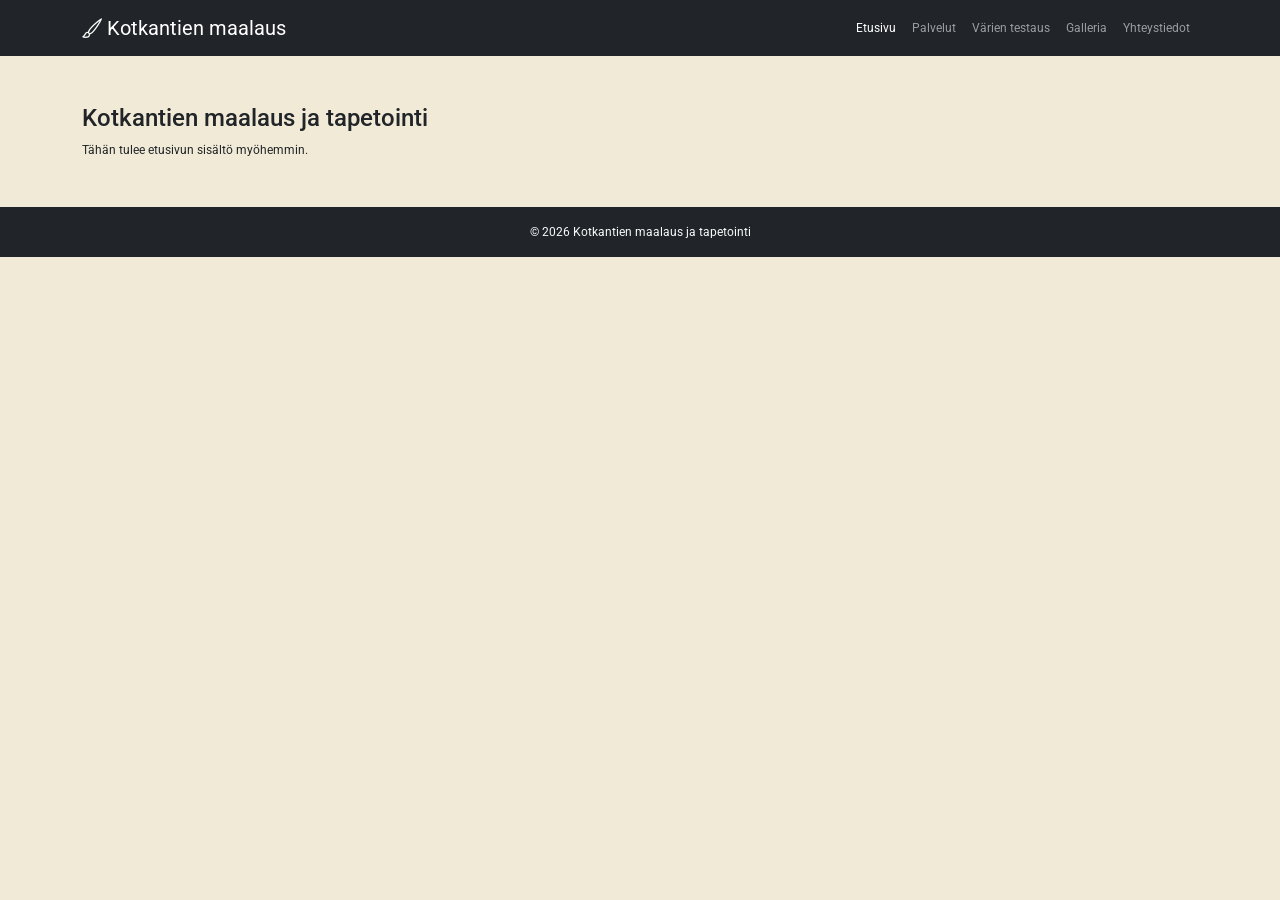
==== index.html @ c1c48931 "Pohja" ====
<!DOCTYPE html>
<html lang="fi">
<head>
    <meta charset="UTF-8">
    <meta name="viewport" content="width=device-width, initial-scale=1.0">
    <title>Kotkantien maalaus ja tapetointi</title>

    <!-- Bootstrap CSS -->
    <link rel="stylesheet" href="https://cdn.jsdelivr.net/npm/bootstrap@5.3.3/dist/css/bootstrap.min.css">
    <!-- Bootstrap Icons (ikonit) -->
    <link rel="stylesheet" href="https://cdn.jsdelivr.net/npm/bootstrap-icons@1.11.3/font/bootstrap-icons.min.css">
    <!-- Roboto-fontti Google Fontsista -->
    <link rel="stylesheet" href="https://fonts.googleapis.com/css2?family=Roboto:wght@400;700&display=swap">
    <!-- Oma tyylitiedosto (viimeisenä, jotta omat tyylit ohittavat Bootstrapin) -->
    <link rel="stylesheet" href="css/style.css">
</head>
<body>

    <!-- ===== Navigaatiop palkki ===== -->
    <nav class="navbar navbar-expand-lg navbar-dark bg-dark">
        <div class="container">
            <a class="navbar-brand" href="index.html">
                <i class="bi bi-brush"></i> Kotkantien maalaus
            </a>
            <!-- Hampurilaisvalikon painike mobiilissa -->
            <button class="navbar-toggler" type="button" data-bs-toggle="collapse" data-bs-target="#valikko">
                <span class="navbar-toggler-icon"></span>
            </button>
            <div class="collapse navbar-collapse" id="valikko">
                <ul class="navbar-nav ms-auto">
                    <li class="nav-item"><a class="nav-link active" href="index.html">Etusivu</a></li>
                    <li class="nav-item"><a class="nav-link" href="palvelut.html">Palvelut</a></li>
                    <li class="nav-item"><a class="nav-link" href="varit.html">Värien testaus</a></li>
                    <li class="nav-item"><a class="nav-link" href="galleria.html">Galleria</a></li>
                    <li class="nav-item"><a class="nav-link" href="yhteystiedot.html">Yhteystiedot</a></li>
                </ul>
            </div>
        </div>
    </nav>

    <!-- ===== SISÄLTÖ ===== -->
    <main class="container my-5">
        <h1>Kotkantien maalaus ja tapetointi</h1>
        <p>Tähän tulee etusivun sisältö myöhemmin.</p>
    </main>

    <!-- ===== FOOTER ===== -->
    <footer class="bg-dark text-light text-center py-3">
        <p class="mb-0">&copy; 2026 Kotkantien maalaus ja tapetointi</p>
    </footer>

    <!-- jQuery -->
    <script src="https://code.jquery.com/jquery-3.7.1.min.js"></script>
    <!-- Bootstrap JS (tarvitaan esim. mobiilivalikkoon) -->
    <script src="https://cdn.jsdelivr.net/npm/bootstrap@5.3.3/dist/js/bootstrap.bundle.min.js"></script>
    <!-- Oma JavaScript -->
    <script src="js/main.js"></script>
</body>
</html>
---- css/style.css ----
/* Yleiset tyylit: fontti ja leipätekstin koko */
body {
    font-family: 'Roboto', sans-serif;
    font-size: 12px;
    background-color: #F0EAD6;
}

/* Otsikko 1: 20-24px */
h1 {
    font-size: 24px;
}

/* Otsikko 2 ja muut otsikot: 14-16px */
h2, h3, h4, h5, h6 {
    font-size: 16px;
}
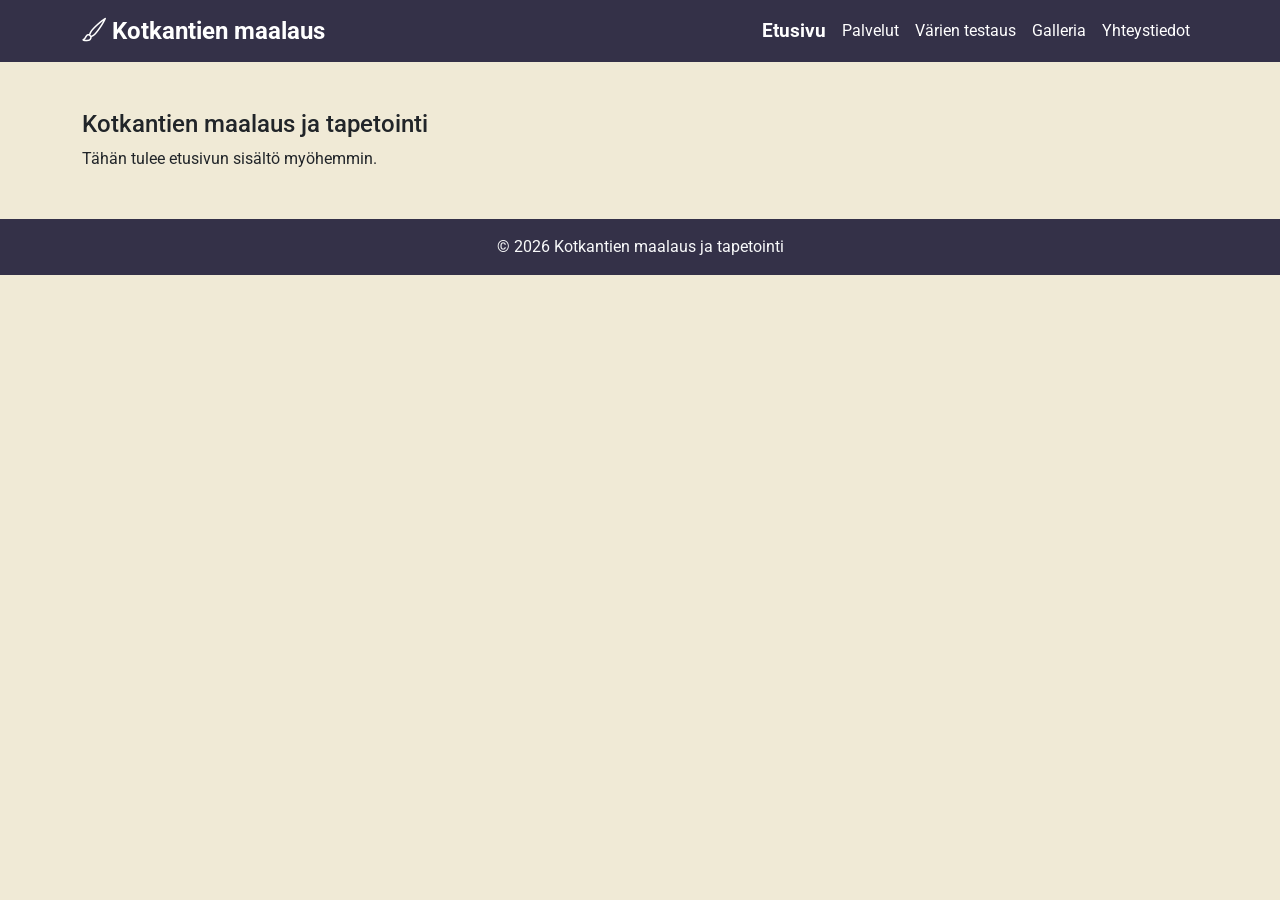
==== commit 824e6b0c: "Väriteema, navigaation tyylit ja värien testauksen ulkoasu" ====
--- a/index.html
+++ b/index.html
@@ -17,7 +17,7 @@
 <body>
 
     <!-- ===== Navigaatiop palkki ===== -->
-    <nav class="navbar navbar-expand-lg navbar-dark bg-dark">
+    <nav class="navbar navbar-expand-lg navbar-dark ">
         <div class="container">
             <a class="navbar-brand" href="index.html">
                 <i class="bi bi-brush"></i> Kotkantien maalaus
@@ -45,7 +45,7 @@
     </main>
 
     <!-- ===== FOOTER ===== -->
-    <footer class="bg-dark text-light text-center py-3">
+    <footer class=" text-light text-center py-3">
         <p class="mb-0">&copy; 2026 Kotkantien maalaus ja tapetointi</p>
     </footer>
 
--- a/css/style.css
+++ b/css/style.css
@@ -1,8 +1,15 @@
+/* ===== SIVUSTON VÄRIT ===== */
+:root {
+    --tausta: #F0EAD6;       /* sivun taustaväri */
+    --tumma: #343148;        /* navigaatio ja footer */
+    --korostus: #FE840E;     /* painikkeet ja korostukset */ 
+}
+
 /* Yleiset tyylit: fontti ja leipätekstin koko */
 body {
     font-family: 'Roboto', sans-serif;
-    font-size: 12px;
-    background-color: #F0EAD6;
+    font-size: 16px;
+    background-color: var(--tausta);
 }
 
 /* Otsikko 1: 20-24px */
@@ -13,4 +20,87 @@
 /* Otsikko 2 ja muut otsikot: 14-16px */
 h2, h3, h4, h5, h6 {
     font-size: 16px;
+}
+/* ===== VÄRIEN TESTAUS ===== */
+
+/* Paletti: 8 nappia rivissä, eli 16 väriä kahdessa rivissä */
+.paletti {
+    display: grid;
+    grid-template-columns: repeat(8, 1fr);
+    gap: 5px;
+    margin-bottom: 10px;
+}
+
+/* Yksittäinen värinappi */
+.varinappi {
+    height: 35px;
+    border: 2px solid var(--tausta);
+    border-radius: 5px;
+    cursor: pointer;
+    border: 1px solid var(--tumma);
+    transition: transform 0.4s;
+}
+
+/* Nappi suurenee hieman, kun hiiri on päällä */
+.varinappi:hover {
+    transform: scale(1.1);
+}
+
+/* Ulompi laatikko: reunaviiva ja pyöreät kulmat */
+.pinnat {
+    display: flex;
+    height: 250px;
+    border: 2px solid var(--tumma);
+    border-radius: 8px;
+    overflow: hidden;
+    margin-bottom: 5px;
+}
+
+/* Pinnat laatikon sisällä: kumpikin vie puolet leveydestä */
+.pinta {
+    flex: 1;
+    background-color: var(--tausta);
+}
+
+/* Nimet pintojen alla, kumpikin oman puolensa kohdalla */
+.nimet {
+    display: flex;
+}
+
+.nimet p {
+    flex: 1;
+}
+/* Navigaatiopalkin ja footerin taustaväri */
+.navbar, footer {
+    background-color: var(--tumma);
+}
+/* ===== NAVIGAATIOPALKKI ===== */
+
+/* Yrityksen nimi vasemmalla */
+.navbar .navbar-brand {
+    font-size: 24px;
+    font-weight: bold;
+    color: white;
+}
+
+/* Valikon linkit */
+.navbar .nav-link {
+    font-size: 16px;
+    color: white;
+    transition: transform 0.3s;
+}
+
+/* Linkki, kun hiiri on sen päällä */
+.navbar .nav-link:hover {
+    transform: scale(1.1);
+}
+
+/* Linkki sille sivulle, jolla ollaan */
+.navbar .nav-link.active {
+    font-weight: bold;
+    font-size: 19px;
+}
+/* Valikon linkit samalle linjalle, vaikka tekstikoot ovat eri */
+.navbar .navbar-nav {
+    align-items: center;
 }
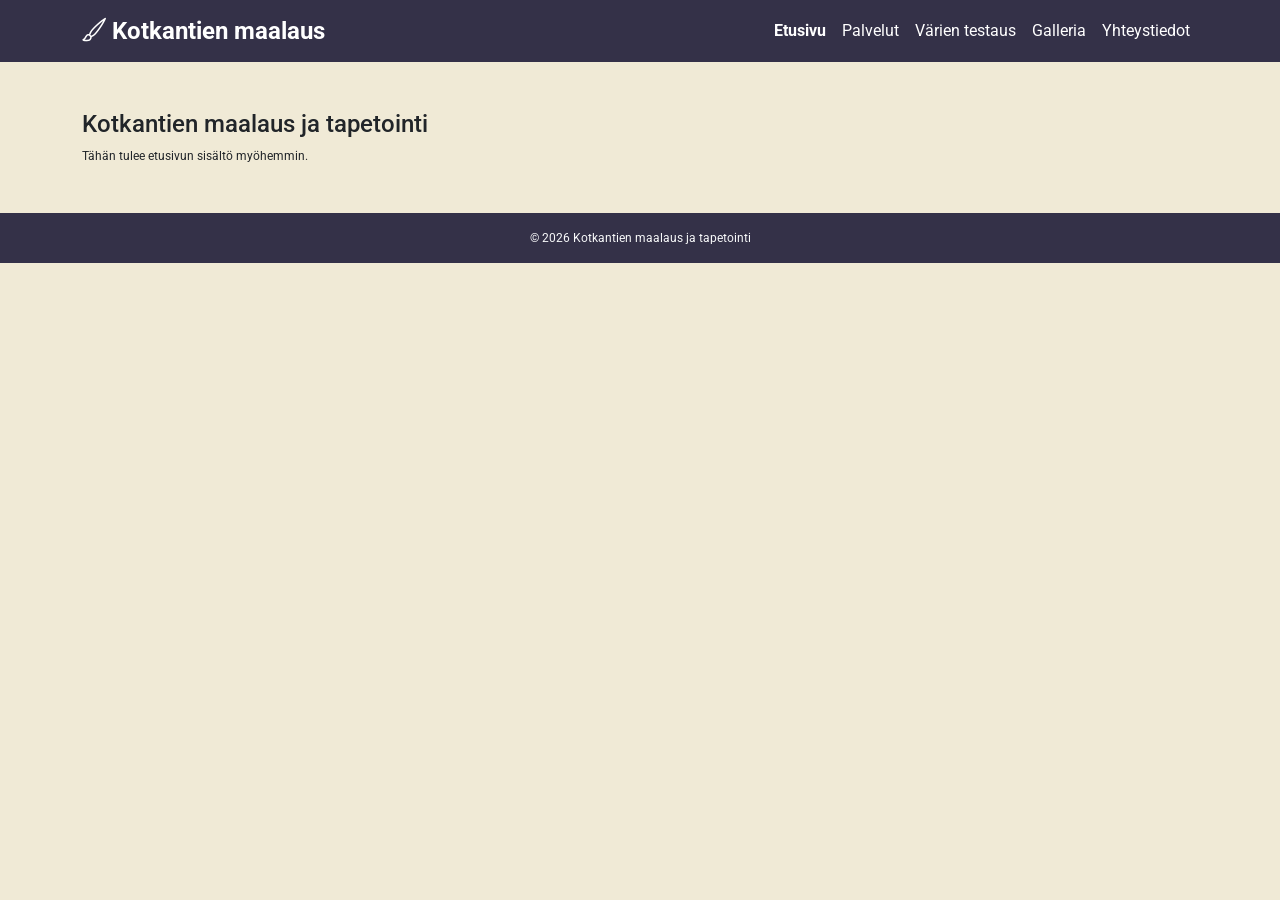
==== commit 5a4950e5: "Yhteydenotto lomake, ja hienosteluja" ====
--- a/index.html
+++ b/index.html
@@ -10,13 +10,13 @@
     <!-- Bootstrap Icons (ikonit) -->
     <link rel="stylesheet" href="https://cdn.jsdelivr.net/npm/bootstrap-icons@1.11.3/font/bootstrap-icons.min.css">
     <!-- Roboto-fontti Google Fontsista -->
-    <link rel="stylesheet" href="https://fonts.googleapis.com/css2?family=Roboto:wght@400;700&display=swap">
+    <link rel="stylesheet" href="https://fonts.googleapis.com/css2?family=Roboto:wght@300;400;500;700&display=swap">
     <!-- Oma tyylitiedosto (viimeisenä, jotta omat tyylit ohittavat Bootstrapin) -->
     <link rel="stylesheet" href="css/style.css">
 </head>
 <body>
 
-    <!-- ===== Navigaatiop palkki ===== -->
+    <!-- ===== NAVIGAATIOPALKKI ===== -->
     <nav class="navbar navbar-expand-lg navbar-dark ">
         <div class="container">
             <a class="navbar-brand" href="index.html">
--- a/css/style.css
+++ b/css/style.css
@@ -8,7 +8,7 @@
 /* Yleiset tyylit: fontti ja leipätekstin koko */
 body {
     font-family: 'Roboto', sans-serif;
-    font-size: 16px;
+    font-size: 12px;
     background-color: var(--tausta);
 }
 
@@ -34,7 +34,7 @@
 /* Yksittäinen värinappi */
 .varinappi {
     height: 35px;
-    border: 2px solid var(--tausta);
+
     border-radius: 5px;
     cursor: pointer;
     border: 1px solid var(--tumma);
@@ -59,7 +59,7 @@
 /* Pinnat laatikon sisällä: kumpikin vie puolet leveydestä */
 .pinta {
     flex: 1;
-    background-color: var(--tausta);
+    background-color: white;
 }
 
 /* Nimet pintojen alla, kumpikin oman puolensa kohdalla */
@@ -98,9 +98,71 @@
 /* Linkki sille sivulle, jolla ollaan */
 .navbar .nav-link.active {
     font-weight: bold;
-    font-size: 19px;
+    font-size: 16px;
 }
 /* Valikon linkit samalle linjalle, vaikka tekstikoot ovat eri */
 .navbar .navbar-nav {
     align-items: center;
+}
+/* ===== YHTEYSTIEDOT ===== */
+
+/* Valkoinen laatikko yhteystiedoille ja lomakkeelle */
+.laatikko {
+    background-color: white;
+    border-radius: 18px;
+    padding: 20px;
+    height: 100%;
+}
+
+/* Isot some-ikonit */
+.some-ikoni {
+    font-size: 28px;
+    color: var(--tumma);
+    margin-right: 15px;
+    transition: color 0.3s;
+}
+
+.some-ikoni:hover {
+    color: var(--korostus);
+}
+
+/* Kartta koko leveydeltä */
+.kartta iframe {
+    width: 100%;
+    height: 350px;
+    border: 0;
+    border-radius: 8px;
+}
+/* Yksi yhteystietorivi: ikoni ja teksti vierekkäin */
+.yhteystieto {
+    display: flex;
+    align-items: center;
+    gap: 10px;
+    font-size: 13px;
+    letter-spacing: 0.3px;
+}
+
+/* Pyöreä tausta ikonille */
+.ikoniympyra {
+    width: 36px;
+    height: 36px;
+    border-radius: 50%;
+    background-color: var(--tumma);
+    color: white;
+    display: flex;
+    align-items: center;
+    justify-content: center;
+    font-size: 16px;
+}
+
+/* Puhelin- ja sähköpostilinkit */
+.yhteystieto a {
+    color: var(--tumma);
+    text-decoration: none;
+    font-weight: 500;
+    transition: color 0.3s;
+}
+
+.yhteystieto a:hover {
+    color: var(--korostus);
 }
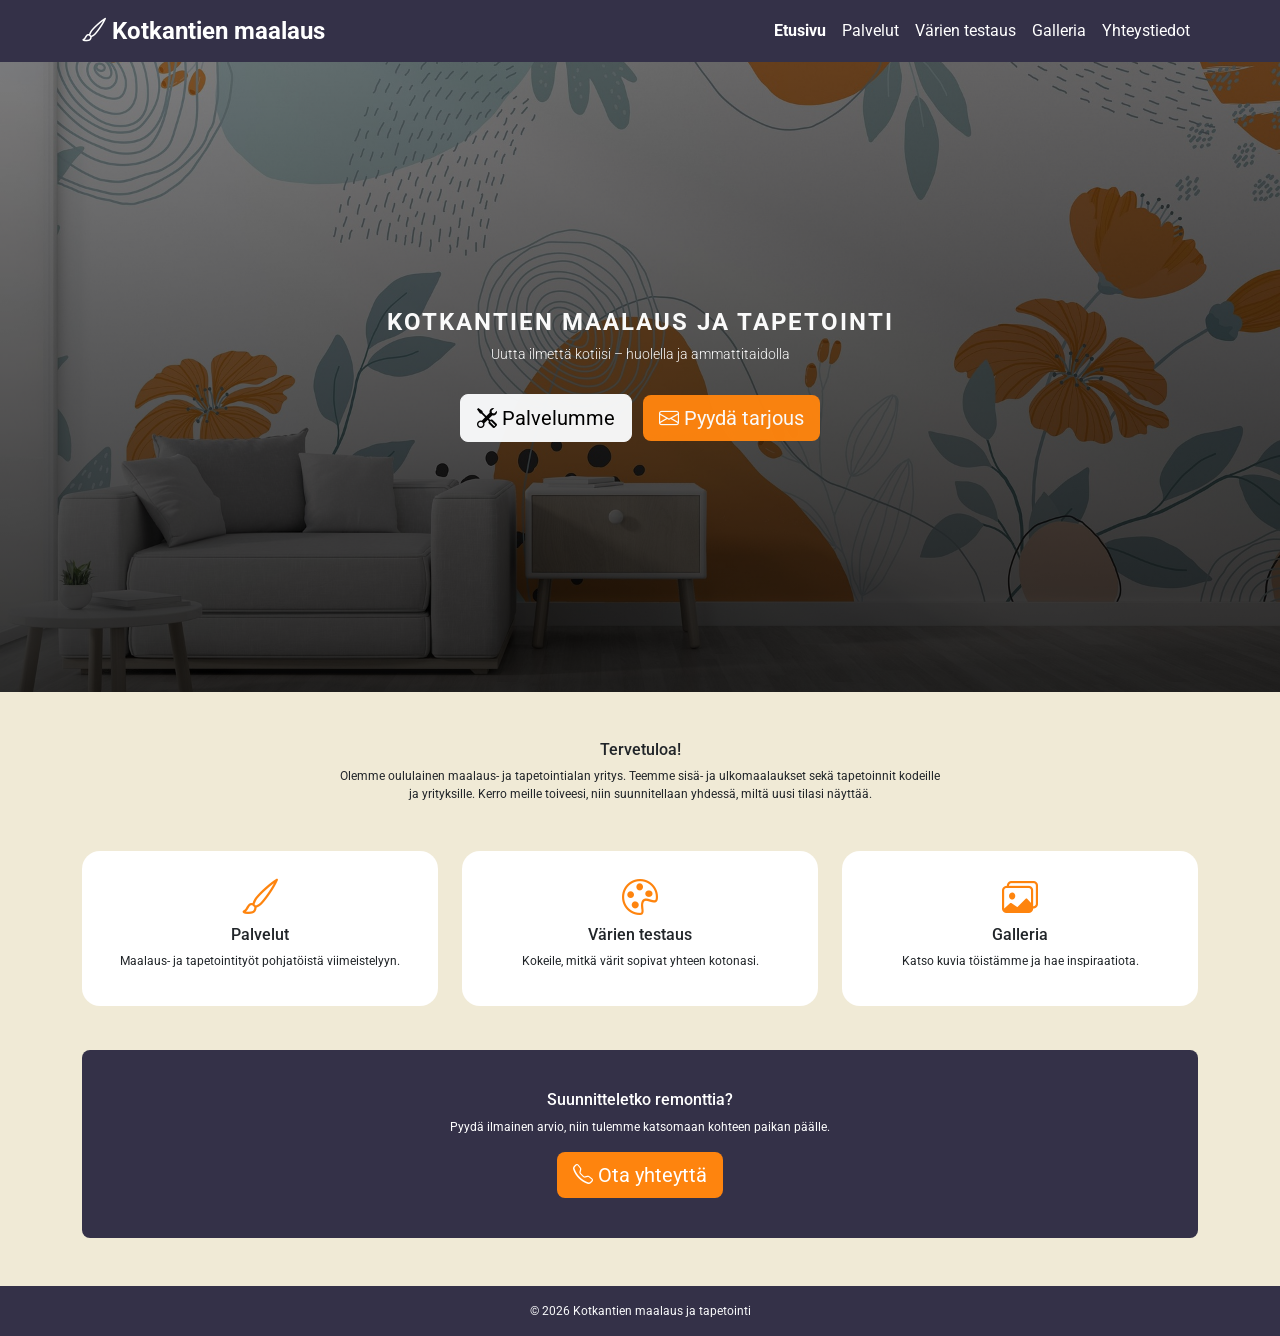
==== commit 52281474: "Etusivu valmis. Koodin siistiminen" ====
--- a/index.html
+++ b/index.html
@@ -17,7 +17,7 @@
 <body>
 
     <!-- ===== NAVIGAATIOPALKKI ===== -->
-    <nav class="navbar navbar-expand-lg navbar-dark ">
+    <nav class="navbar navbar-expand-lg navbar-dark">
         <div class="container">
             <a class="navbar-brand" href="index.html">
                 <i class="bi bi-brush"></i> Kotkantien maalaus
@@ -38,14 +38,77 @@
         </div>
     </nav>
 
-    <!-- ===== SISÄLTÖ ===== -->
+    <!-- ===== HERO: ISO TAUSTAKUVA ===== -->
+    <!-- Hero on mainin ulkopuolella, jotta kuva saadaan koko sivun levyiseksi -->
+    <section class="hero">
+        <div class="hero-sisalto">
+            <h1>Kotkantien maalaus ja tapetointi</h1>
+            <p class="iskulause">Uutta ilmettä kotiisi – huolella ja ammattitaidolla</p>
+            <a href="palvelut.html" class="btn btn-light btn-lg m-1">
+                <i class="bi bi-tools"></i> Palvelumme
+            </a>
+            <a href="yhteystiedot.html" class="btn btn-korostus btn-lg m-1">
+                <i class="bi bi-envelope"></i> Pyydä tarjous
+            </a>
+        </div>
+    </section>
+
     <main class="container my-5">
-        <h1>Kotkantien maalaus ja tapetointi</h1>
-        <p>Tähän tulee etusivun sisältö myöhemmin.</p>
+
+        <!-- ===== ESITTELY ===== -->
+        <div class="esittely text-center mb-5">
+            <h2>Tervetuloa!</h2>
+            <p>
+                Olemme oululainen maalaus- ja tapetointialan yritys. Teemme sisä- ja ulkomaalaukset
+                sekä tapetoinnit kodeille ja yrityksille. Kerro meille toiveesi, niin suunnitellaan
+                yhdessä, miltä uusi tilasi näyttää.
+            </p>
+        </div>
+
+        <!-- ===== NOSTOT: LINKIT MUILLE SIVUILLE ===== -->
+        <div class="row text-center">
+            <div class="col-md-4 mb-4">
+                <a href="palvelut.html" class="nosto">
+                    <div class="laatikko">
+                        <i class="bi bi-brush etu-ikoni"></i>
+                        <h3>Palvelut</h3>
+                        <p>Maalaus- ja tapetointityöt pohjatöistä viimeistelyyn.</p>
+                    </div>
+                </a>
+            </div>
+            <div class="col-md-4 mb-4">
+                <a href="varit.html" class="nosto">
+                    <div class="laatikko">
+                        <i class="bi bi-palette etu-ikoni"></i>
+                        <h3>Värien testaus</h3>
+                        <p>Kokeile, mitkä värit sopivat yhteen kotonasi.</p>
+                    </div>
+                </a>
+            </div>
+            <div class="col-md-4 mb-4">
+                <a href="galleria.html" class="nosto">
+                    <div class="laatikko">
+                        <i class="bi bi-images etu-ikoni"></i>
+                        <h3>Galleria</h3>
+                        <p>Katso kuvia töistämme ja hae inspiraatiota.</p>
+                    </div>
+                </a>
+            </div>
+        </div>
+
+        <!-- ===== YHTEYDENOTTOKEHOTUS ===== -->
+        <div class="kehotus text-center">
+            <h2>Suunnitteletko remonttia?</h2>
+            <p>Pyydä ilmainen arvio, niin tulemme katsomaan kohteen paikan päälle.</p>
+            <a href="yhteystiedot.html" class="btn btn-korostus btn-lg">
+                <i class="bi bi-telephone"></i> Ota yhteyttä
+            </a>
+        </div>
+
     </main>
 
     <!-- ===== FOOTER ===== -->
-    <footer class=" text-light text-center py-3">
+    <footer class="text-light text-center py-3">
         <p class="mb-0">&copy; 2026 Kotkantien maalaus ja tapetointi</p>
     </footer>
 
--- a/css/style.css
+++ b/css/style.css
@@ -1,11 +1,15 @@
 /* ===== SIVUSTON VÄRIT ===== */
+/* Vaihda värit tästä, niin ne vaihtuvat koko sivustolla */
 :root {
     --tausta: #F0EAD6;       /* sivun taustaväri */
     --tumma: #343148;        /* navigaatio ja footer */
-    --korostus: #FE840E;     /* painikkeet ja korostukset */ 
-}
-
-/* Yleiset tyylit: fontti ja leipätekstin koko */
+    --korostus: #FE840E;     /* painikkeet ja korostukset */
+}
+
+
+/* ===== YLEISET TYYLIT ===== */
+
+/* Fontti ja leipätekstin koko */
 body {
     font-family: 'Roboto', sans-serif;
     font-size: 12px;
@@ -21,6 +25,173 @@
 h2, h3, h4, h5, h6 {
     font-size: 16px;
 }
+
+
+/* ===== YHTEISET OSAT (käytössä monella sivulla) ===== */
+
+/* Valkoinen laatikko */
+.laatikko {
+    background-color: white;
+    border-radius: 18px;
+    padding: 20px;
+    height: 100%;
+}
+
+/* Isot ikonit laatikoissa */
+.etu-ikoni {
+    font-size: 36px;
+    color: var(--korostus);
+}
+
+/* Oma painike sivuston korostusvärillä */
+.btn-korostus {
+    background-color: var(--korostus);
+    color: white;
+    border: none;
+}
+
+.btn-korostus:hover {
+    background-color: var(--tumma);
+    color: white;
+}
+
+
+/* ===== NAVIGAATIOPALKKI JA FOOTER ===== */
+
+/* Taustaväri */
+.navbar, footer {
+    background-color: var(--tumma);
+}
+
+/* Yrityksen nimi vasemmalla */
+.navbar .navbar-brand {
+    font-size: 24px;
+    font-weight: bold;
+    color: white;
+}
+
+/* Valikon linkit */
+.navbar .nav-link {
+    font-size: 16px;
+    color: white;
+    transition: transform 0.3s;
+}
+
+/* Linkki suurenee hieman, kun hiiri on päällä */
+.navbar .nav-link:hover {
+    transform: scale(1.1);
+}
+
+/* Linkki sille sivulle, jolla ollaan */
+.navbar .nav-link.active {
+    font-weight: bold;
+}
+
+
+/* ===== ETUSIVU ===== */
+
+/* Hero: iso taustakuva, jonka päällä tumma kerros tekstin luettavuuden takia */
+.hero {
+    background-image:
+        linear-gradient(rgba(0, 0, 0, 0.5), rgba(0, 0, 0, 0.8)),
+        url("../img/giffywallsuk-wallpaper-8256261_1920.jpg");
+    background-size: cover;
+    background-position: center;
+    height: 70vh;
+    display: flex;
+    align-items: center;
+    justify-content: center;
+    text-align: center;
+    color: white;
+    padding: 20px;
+}
+
+/* Hero-otsikko isoilla kirjaimilla */
+.hero h1 {
+    text-transform: uppercase;
+    letter-spacing: 2px;
+    font-weight: 700;
+}
+
+/* Iskulause otsikon alla */
+.iskulause {
+    font-size: 14px;
+    font-weight: 300;
+    margin-bottom: 25px;
+}
+
+/* Esittelyteksti: kapeampi, jotta se on helpompi lukea */
+.esittely {
+    max-width: 600px;
+    margin: 0 auto;
+}
+
+/* Nostolinkit: ei alleviivausta, teksti normaalin värinen */
+.nosto {
+    text-decoration: none;
+    color: inherit;
+}
+
+/* Nostolaatikko nousee hieman ylös, kun hiiri on päällä */
+.nosto .laatikko {
+    transition: transform 0.3s, box-shadow 0.3s;
+}
+
+.nosto:hover .laatikko {
+    transform: translateY(-5px);
+    box-shadow: 0 6px 15px rgba(0, 0, 0, 0.15);
+}
+
+/* Yhteydenottokehotus tummalla taustalla */
+.kehotus {
+    background-color: var(--tumma);
+    color: white;
+    border-radius: 8px;
+    padding: 40px 20px;
+    margin-top: 20px;
+}
+
+
+/* ===== PALVELUT ===== */
+
+/* Palvelukortti: ei reunaviivaa, pyöreät kulmat ja kevyt varjo */
+.palvelukortti {
+    border: none;
+    border-radius: 8px;
+    overflow: hidden;
+    height: 100%;
+    box-shadow: 0 2px 8px rgba(0, 0, 0, 0.1);
+}
+
+/* Kortin kuva: kaikki samankokoisia */
+.palvelukortti img {
+    height: 220px;
+    object-fit: cover;
+}
+
+/* Palvelulista ilman listapalloja */
+.palvelulista {
+    list-style: none;
+    padding-left: 0;
+}
+
+.palvelulista li {
+    margin-bottom: 6px;
+}
+
+/* Listan ikonit korostusvärillä */
+.palvelulista i {
+    color: var(--korostus);
+    margin-right: 6px;
+}
+
+/* Video pyöreillä kulmilla */
+.video {
+    border-radius: 8px;
+    overflow: hidden;
+}
+
+
 /* ===== VÄRIEN TESTAUS ===== */
 
 /* Paletti: 8 nappia rivissä, eli 16 väriä kahdessa rivissä */
@@ -34,10 +205,9 @@
 /* Yksittäinen värinappi */
 .varinappi {
     height: 35px;
-
+    border: 1px solid var(--tumma);
     border-radius: 5px;
     cursor: pointer;
-    border: 1px solid var(--tumma);
     transition: transform 0.4s;
 }
 
@@ -70,48 +240,60 @@
 .nimet p {
     flex: 1;
 }
-/* Navigaatiopalkin ja footerin taustaväri */
-.navbar, footer {
+
+
+/* ===== GALLERIA ===== */
+
+/* Galleriakuvat: kaikki samankokoisia */
+.galleriakuva {
+    width: 100%;
+    height: 220px;
+    object-fit: cover;
+    border-radius: 8px;
+    cursor: pointer;
+    transition: transform 0.3s;
+}
+
+/* Kuva suurenee hieman, kun hiiri on päällä */
+.galleriakuva:hover {
+    transform: scale(1.03);
+}
+
+
+/* ===== YHTEYSTIEDOT ===== */
+
+/* Yksi yhteystietorivi: ikoni ja teksti vierekkäin */
+.yhteystieto {
+    display: flex;
+    align-items: center;
+    gap: 10px;
+    font-size: 13px;
+    letter-spacing: 0.3px;
+}
+
+/* Pyöreä tausta ikonille */
+.ikoniympyra {
+    width: 36px;
+    height: 36px;
+    border-radius: 50%;
     background-color: var(--tumma);
-}
-/* ===== NAVIGAATIOPALKKI ===== */
-
-/* Yrityksen nimi vasemmalla */
-.navbar .navbar-brand {
-    font-size: 24px;
-    font-weight: bold;
-    color: white;
-}
-
-/* Valikon linkit */
-.navbar .nav-link {
+    color: white;
+    display: flex;
+    align-items: center;
+    justify-content: center;
     font-size: 16px;
-    color: white;
-    transition: transform 0.3s;
-}
-
-/* Linkki, kun hiiri on sen päällä */
-.navbar .nav-link:hover {
-    transform: scale(1.1);
-}
-
-/* Linkki sille sivulle, jolla ollaan */
-.navbar .nav-link.active {
-    font-weight: bold;
-    font-size: 16px;
-}
-/* Valikon linkit samalle linjalle, vaikka tekstikoot ovat eri */
-.navbar .navbar-nav {
-    align-items: center;
-}
-/* ===== YHTEYSTIEDOT ===== */
-
-/* Valkoinen laatikko yhteystiedoille ja lomakkeelle */
-.laatikko {
-    background-color: white;
-    border-radius: 18px;
-    padding: 20px;
-    height: 100%;
+}
+
+/* Puhelin- ja sähköpostilinkit */
+.yhteystieto a {
+    color: var(--tumma);
+    text-decoration: none;
+    font-weight: 500;
+    transition: color 0.3s;
+}
+
+.yhteystieto a:hover {
+    color: var(--korostus);
 }
 
 /* Isot some-ikonit */
@@ -132,37 +314,4 @@
     height: 350px;
     border: 0;
     border-radius: 8px;
-}
-/* Yksi yhteystietorivi: ikoni ja teksti vierekkäin */
-.yhteystieto {
-    display: flex;
-    align-items: center;
-    gap: 10px;
-    font-size: 13px;
-    letter-spacing: 0.3px;
-}
-
-/* Pyöreä tausta ikonille */
-.ikoniympyra {
-    width: 36px;
-    height: 36px;
-    border-radius: 50%;
-    background-color: var(--tumma);
-    color: white;
-    display: flex;
-    align-items: center;
-    justify-content: center;
-    font-size: 16px;
-}
-
-/* Puhelin- ja sähköpostilinkit */
-.yhteystieto a {
-    color: var(--tumma);
-    text-decoration: none;
-    font-weight: 500;
-    transition: color 0.3s;
-}
-
-.yhteystieto a:hover {
-    color: var(--korostus);
 }
